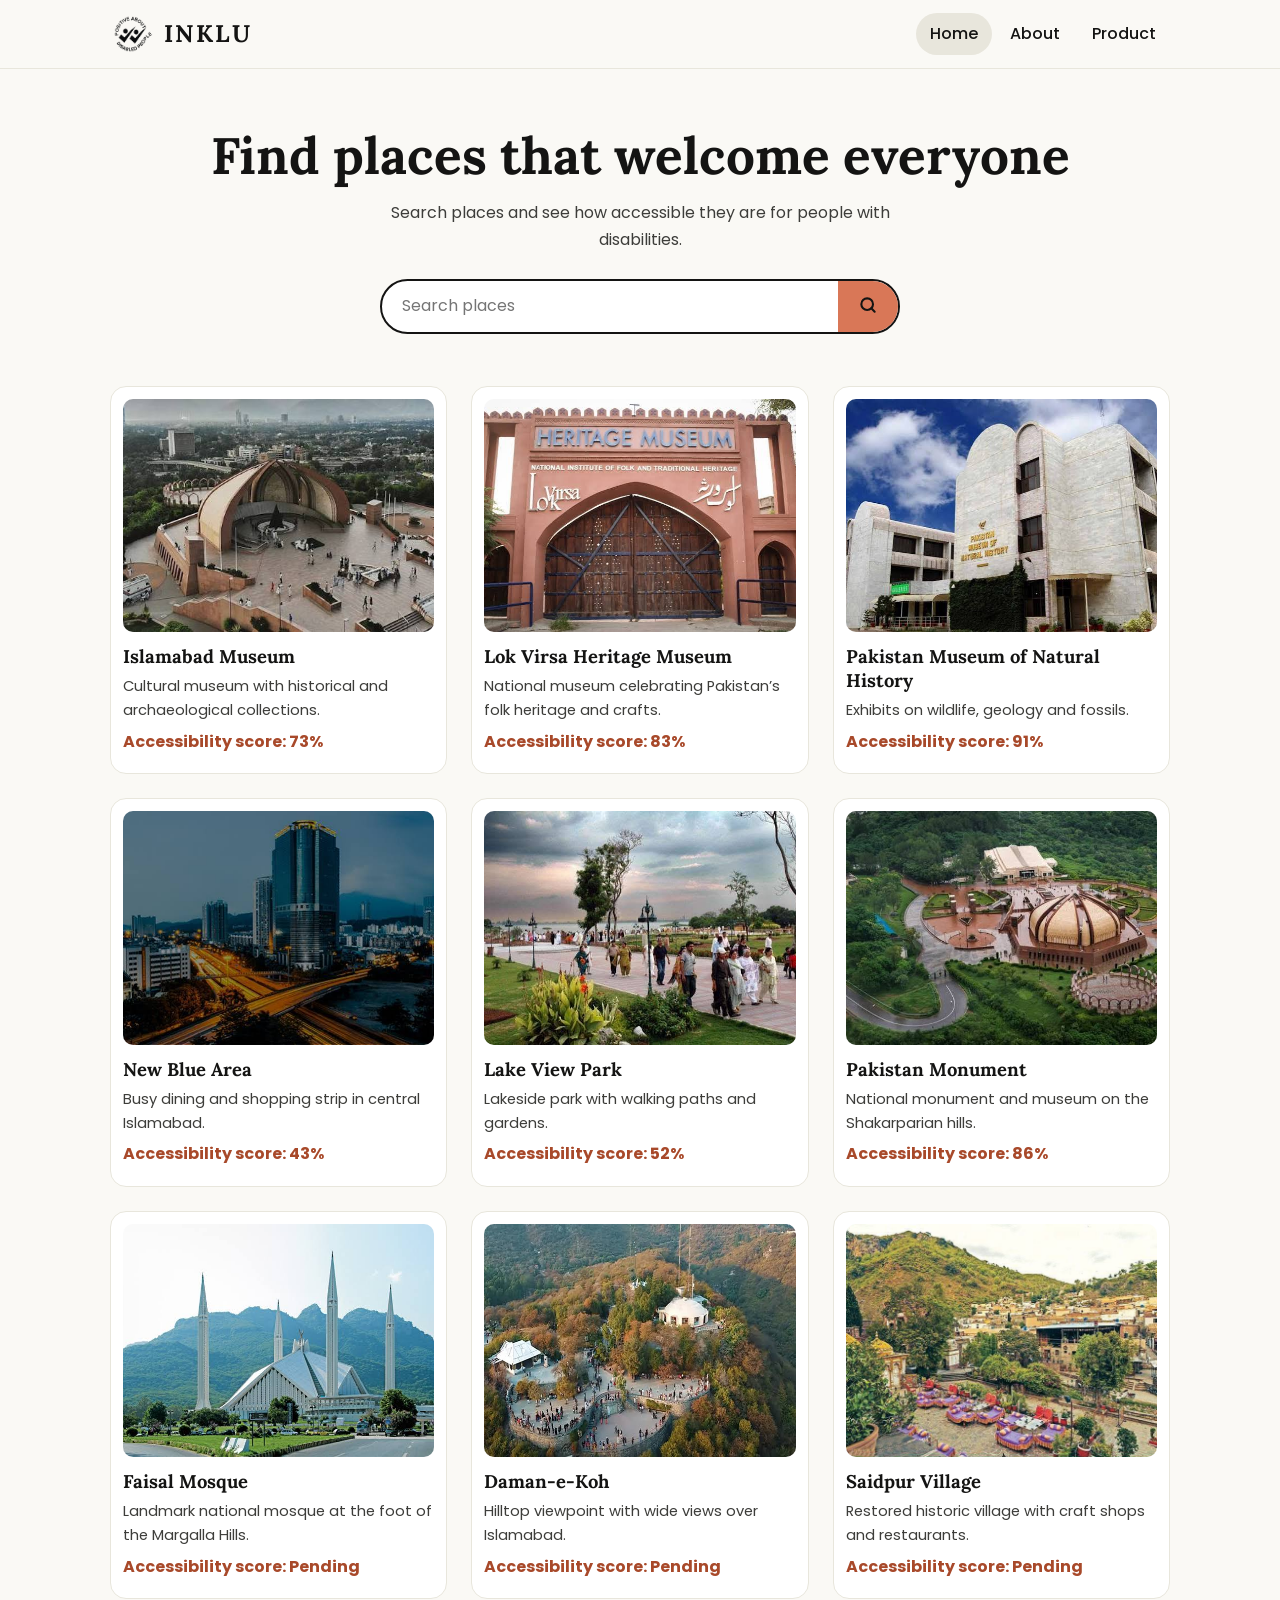
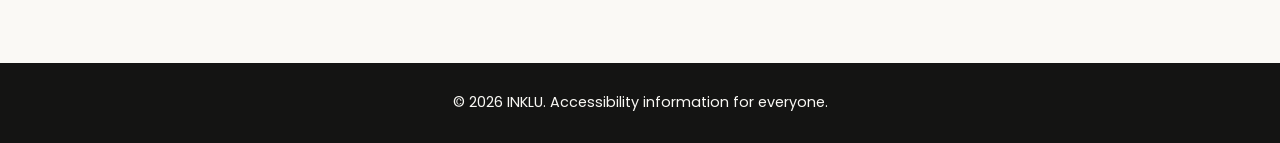
==== index.html @ 7511d856 "Add files via upload" ====
<!DOCTYPE html>
<html lang="en">
<head>
<meta charset="utf-8">
<meta name="viewport" content="width=device-width,initial-scale=1">
<title>INKLU – Find accessible places</title>
<link href="https://fonts.googleapis.com/css2?family=Lora:wght@500;700&family=Poppins:wght@400;500;600&display=swap" rel="stylesheet">
<link rel="stylesheet" href="style.css">
</head>
<body>
<a class="skip" href="#main">Skip to content</a>
<header><div class="wrap">
  <a class="brand" href="index.html"><img class="logo" src="inklu%20logo.png" alt="">INKLU</a>
  <nav aria-label="Main"><a href="index.html" aria-current="page">Home</a><a href="about.html">About</a><a href="product.html">Product</a></nav>
</div></header>

<main id="main" class="wrap">
  <section class="hero">
    <h1>Find places that welcome everyone</h1>
    <p>Search places and see how accessible they are for people with disabilities.</p>
  </section>
  <div class="search-sticky">
    <form id="search" role="search">
      <label for="q" class="skip">Search places</label>
      <input id="q" type="search" placeholder="Search places" autocomplete="off">
      <button type="submit" aria-label="Search"><svg width="20" height="20" viewBox="0 0 24 24" fill="none" stroke="currentColor" stroke-width="2.5" stroke-linecap="round" aria-hidden="true"><circle cx="11" cy="11" r="7"/><path d="M20 20l-4-4"/></svg></button>
    </form>
  </div>
  <ul id="grid" class="grid"></ul>
  <p id="empty" class="empty" role="status" hidden>No places match your search. Try a different name.</p>
</main>

<dialog id="modal" aria-labelledby="m-title">
  <div class="modal-in"><button class="close" type="button" aria-label="Close">&times;</button><div id="m-body"></div></div>
</dialog>

<footer><div class="wrap">© 2026 INKLU. Accessibility information for everyone.</div></footer>
<script src="script.js"></script>
</body>
</html>
---- style.css ----
/* INKLU – palette follows Claude's marketing colours */
:root {
    --bg: #faf9f5;
    --sand: #e8e6dc;
    --ink: #141413;
    --ink2: #3d3d3a;
    --gray: #b0aea5;
    --clay: #d97757;
    --clay-d: #a8492a;
    --blue: #6a9bcc;
    --green: #788c5d;
    --r: 16px
}

* {
    box-sizing: border-box;
    margin: 0
}

body {
    font: 16px/1.65 Poppins, system-ui, sans-serif;
    background: var(--bg);
    color: var(--ink)
}

h1,
h2,
h3,
.brand {
    font-family: Lora, Georgia, serif;
    line-height: 1.2
}

a {
    color: var(--clay-d)
}

:focus-visible {
    outline: 3px solid var(--blue);
    outline-offset: 3px
}

.skip {
    position: absolute;
    left: -999px
}

.skip:focus {
    left: 8px;
    top: 8px;
    background: #fff;
    padding: 8px 12px;
    z-index: 20
}

.wrap {
    max-width: 1100px;
    margin: auto;
    padding: 0 20px
}

header {
    background: var(--bg);
    border-bottom: 1px solid var(--sand);
    position: sticky;
    top: 0;
    z-index: 5
}

header .wrap {
    display: flex;
    align-items: center;
    justify-content: space-between;
    gap: 8px 16px;
    flex-wrap: wrap;
    min-height: 68px
}

.brand {
    display: flex;
    align-items: center;
    gap: 10px;
    font-size: 1.5rem;
    font-weight: 700;
    letter-spacing: .08em;
    color: var(--ink);
    text-decoration: none
}

.logo {
    width: 44px;
    height: 44px;
    display: block
}

.brand .logo {
    object-fit: contain;
    mix-blend-mode: multiply
}

nav {
    display: flex;
    gap: 4px
}

nav a {
    padding: 8px 14px;
    border-radius: 99px;
    color: var(--ink);
    text-decoration: none;
    font-weight: 500
}

nav a:hover,
nav a[aria-current] {
    background: var(--sand)
}

.hero {
    text-align: center;
    padding: 56px 0 0
}

.hero h1,
.page h1 {
    font-size: clamp(2rem, 5vw, 3.2rem)
}

.hero p {
    max-width: 560px;
    margin: 14px auto 26px;
    color: var(--ink2)
}

form {
    display: flex;
    max-width: 520px;
    margin: auto;
    border: 2px solid var(--ink);
    border-radius: 99px;
    background: #fff;
    overflow: hidden
}

.search-sticky {
    position: sticky;
    top: 68px;
    z-index: 4;
    padding-bottom: 28px;
    background: var(--bg)
}

form:focus-within {
    border-color: var(--clay-d);
    box-shadow: 0 0 0 3px #d9775766
}

form input {
    flex: 1;
    min-width: 0;
    border: 0;
    padding: 12px 20px;
    font: inherit;
    background: none
}

form input:focus {
    outline: none
}

form button {
    border: 0;
    background: var(--clay);
    color: var(--ink);
    padding: 0 20px;
    cursor: pointer
}

form button:hover {
    background: var(--ink);
    color: var(--bg)
}

.empty {
    text-align: center;
    color: var(--ink2);
    padding: 24px
}

.grid {
    list-style: none;
    padding: 0;
    display: grid;
    grid-template-columns: repeat(3, 1fr);
    gap: 24px;
    margin: 24px 0 64px
}

@media(max-width:900px) {
    .grid {
        grid-template-columns: repeat(2, 1fr)
    }
}

@media(max-width:580px) {
    .grid {
        grid-template-columns: 1fr
    }
}

.card {
    width: 100%;
    height: 100%;
    display: flex;
    flex-direction: column;
    gap: 6px;
    text-align: left;
    font: inherit;
    color: inherit;
    background: #fff;
    border: 1px solid var(--sand);
    border-radius: var(--r);
    padding: 12px 12px 18px;
    cursor: pointer;
    transition: transform .25s, box-shadow .25s, border-color .25s
}

.card:hover,
.card:focus-visible {
    transform: translateY(-6px);
    box-shadow: 0 14px 28px #14141322;
    border-color: var(--clay)
}

.thumb {
    display: grid;
    place-items: center;
    aspect-ratio: 4/3;
    background: var(--sand);
    border-radius: 10px;
    overflow: hidden;
    color: var(--ink2);
    margin-bottom: 6px
}

.thumb:empty::before {
    content: "Photo"
}

.thumb img {
    width: 100%;
    height: 100%;
    object-fit: cover;
    transition: transform .4s
}

.card:hover img {
    transform: scale(1.06)
}

.card-name {
    font: 700 1.15rem Lora, Georgia, serif
}

.card-desc {
    flex: 1;
    color: var(--ink2);
    font-size: .92rem
}

.card-score {
    font-weight: 700;
    color: var(--clay-d)
}

dialog[open] {
    display: flex;
    flex-direction: column;
    margin: auto;
    border: 0;
    border-radius: 20px;
    padding: 0;
    width: min(790px, calc(94vw - 70px));
    height: min(90vh, 800px);
    max-height: 90vh;
    background: var(--bg);
    color: var(--ink);
    overflow: hidden
}

dialog::backdrop {
    background: #141413b8
}

.modal-in {
    position: relative;
    display: flex;
    flex: 1;
    flex-direction: column;
    min-height: 0;
    overflow: hidden;
    padding: 24px
}

#m-body {
    display: flex;
    flex: 1;
    flex-direction: column;
    min-height: 0;
    overflow: hidden
}

.close {
    position: absolute;
    top: 12px;
    right: 12px;
    width: 40px;
    height: 40px;
    border-radius: 50%;
    border: 0;
    background: var(--sand);
    font-size: 1.5rem;
    line-height: 1;
    cursor: pointer;
    z-index: 1
}

.close:hover {
    background: var(--clay)
}

.m-top {
    display: grid;
    grid-template-columns: 1fr 1.2fr;
    gap: 24px;
    flex: none;
    margin: 8px 0 12px
}

@media(max-width:640px) {
    .m-top {
        grid-template-columns: 1fr
    }

    .m-top .thumb {
        height: 180px;
        aspect-ratio: auto
    }
}

.m-top h2 {
    font-size: 1.7rem;
    padding-right: 44px;
    margin-bottom: 8px
}

.m-score {
    font-weight: 700;
    margin-top: 14px
}

.m-details {
    flex: 1;
    min-height: 0;
    overflow-y: auto;
    overscroll-behavior: contain
}

details {
    border: 1px solid var(--sand);
    border-radius: 12px;
    background: #fff;
    margin-top: 10px
}

summary {
    display: flex;
    gap: 12px;
    padding: 14px 16px;
    font-weight: 600;
    cursor: pointer;
    list-style: none
}

summary::-webkit-details-marker {
    display: none
}

summary span:first-child {
    flex: 1
}

summary::after {
    content: "\25B6";
    font-size: .8rem;
    transition: transform .2s
}

details[open] summary::after {
    transform: rotate(90deg)
}

details ul {
    list-style: none;
    padding: 0 16px 8px
}

details li {
    display: flex;
    justify-content: space-between;
    gap: 12px;
    padding: 9px 0;
    border-top: 1px solid var(--sand);
    font-size: .9rem
}

.chip {
    display: inline-block;
    margin-left: 6px;
    padding: 1px 12px;
    border-radius: 99px;
    background: var(--sand);
    color: var(--ink);
    font-size: .78rem;
    font-weight: 600;
    white-space: nowrap;
    height: fit-content
}

.Y,
.r0 {
    background: var(--green)
}

.N,
.r2 {
    background: var(--clay)
}

.r1 {
    background: var(--blue)
}

.r3 {
    background: var(--gray)
}

.page {
    padding: 56px 0 72px
}

.page>.wrap>p {
    max-width: 680px;
    margin: 14px 0;
    color: var(--ink2)
}

.page h2 {
    font-size: 1.6rem;
    margin: 44px 0 16px
}

.cols {
    display: grid;
    grid-template-columns: repeat(auto-fit, minmax(240px, 1fr));
    gap: 20px
}

.box {
    background: #fff;
    border: 1px solid var(--sand);
    border-radius: var(--r);
    padding: 22px;
    transition: transform .25s, box-shadow .25s
}

.box:hover {
    transform: translateY(-4px);
    box-shadow: 0 12px 24px #14141320
}

.box h3 {
    font-size: 1.15rem;
    margin-bottom: 6px
}

.box p {
    color: var(--ink2);
    font-size: .93rem
}

footer {
    background: var(--ink);
    color: var(--bg);
    padding: 28px 0;
    text-align: center;
    font-size: .9rem
}

@media(prefers-reduced-motion:reduce) {
    * {
        transition: none !important
    }
}
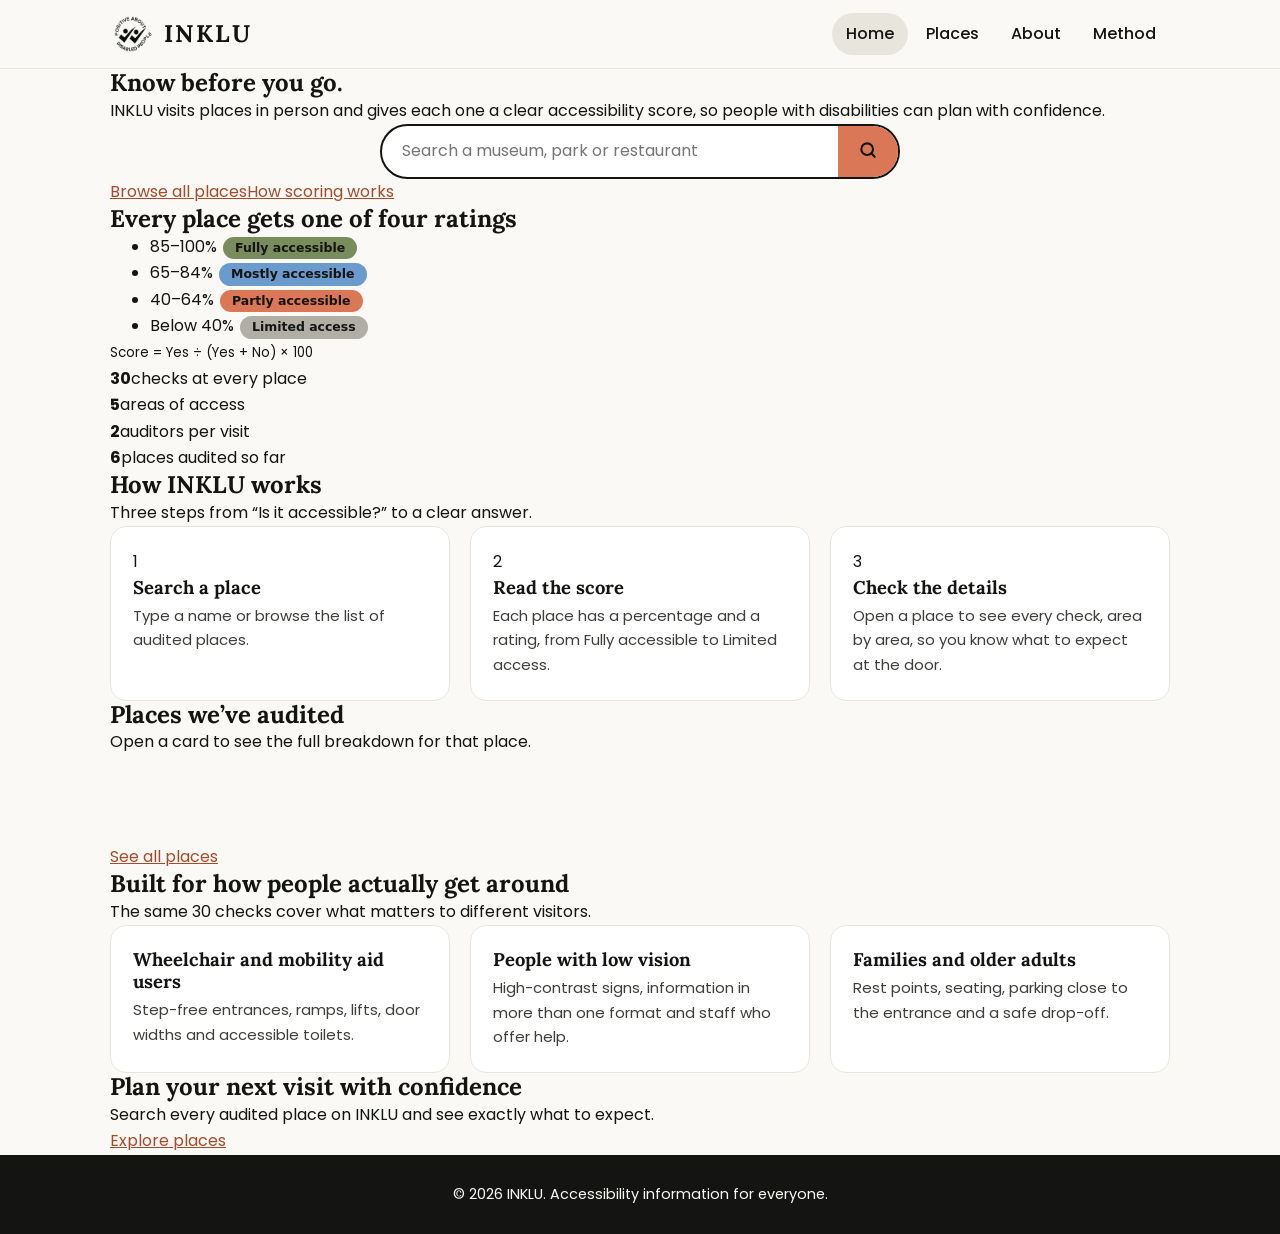
==== commit dcbc7141: "Update index.html" ====
--- a/index.html
+++ b/index.html
@@ -3,7 +3,8 @@
 <head>
 <meta charset="utf-8">
 <meta name="viewport" content="width=device-width,initial-scale=1">
-<title>INKLU – Find accessible places</title>
+<title>INKLU – Know before you go</title>
+<meta name="description" content="INKLU audits places in person and gives each one a clear accessibility score for people with disabilities.">
 <link href="https://fonts.googleapis.com/css2?family=Lora:wght@500;700&family=Poppins:wght@400;500;600&display=swap" rel="stylesheet">
 <link rel="stylesheet" href="style.css">
 </head>
@@ -11,23 +12,73 @@
 <a class="skip" href="#main">Skip to content</a>
 <header><div class="wrap">
   <a class="brand" href="index.html"><img class="logo" src="inklu%20logo.png" alt="">INKLU</a>
-  <nav aria-label="Main"><a href="index.html" aria-current="page">Home</a><a href="about.html">About</a><a href="product.html">Product</a></nav>
+  <nav aria-label="Main"><a href="index.html" aria-current="page">Home</a><a href="places.html">Places</a><a href="about.html">About</a><a href="product.html">Method</a></nav>
 </div></header>
 
 <main id="main" class="wrap">
-  <section class="hero">
-    <h1>Find places that welcome everyone</h1>
-    <p>Search places and see how accessible they are for people with disabilities.</p>
+  <section class="hero2">
+    <div>
+      <h1>Know before you go.</h1>
+      <p>INKLU visits places in person and gives each one a clear accessibility score, so people with disabilities can plan with confidence.</p>
+      <form action="places.html" method="get" role="search">
+        <label for="q" class="skip">Search places</label>
+        <input id="q" name="q" type="search" placeholder="Search a museum, park or restaurant" autocomplete="off">
+        <button type="submit" aria-label="Search"><svg width="20" height="20" viewBox="0 0 24 24" fill="none" stroke="currentColor" stroke-width="2.5" stroke-linecap="round" aria-hidden="true"><circle cx="11" cy="11" r="7"/><path d="M20 20l-4-4"/></svg></button>
+      </form>
+      <div class="btns"><a class="btn" href="places.html">Browse all places</a><a class="btn o" href="product.html">How scoring works</a></div>
+    </div>
+    <aside class="key" aria-labelledby="key-h">
+      <h2 id="key-h">Every place gets one of four ratings</h2>
+      <ul>
+        <li><span>85–100%</span><span class="chip r0">Fully accessible</span></li>
+        <li><span>65–84%</span><span class="chip r1">Mostly accessible</span></li>
+        <li><span>40–64%</span><span class="chip r2">Partly accessible</span></li>
+        <li><span>Below 40%</span><span class="chip r3">Limited access</span></li>
+      </ul>
+      <small>Score = Yes ÷ (Yes + No) × 100</small>
+    </aside>
   </section>
-  <div class="search-sticky">
-    <form id="search" role="search">
-      <label for="q" class="skip">Search places</label>
-      <input id="q" type="search" placeholder="Search places" autocomplete="off">
-      <button type="submit" aria-label="Search"><svg width="20" height="20" viewBox="0 0 24 24" fill="none" stroke="currentColor" stroke-width="2.5" stroke-linecap="round" aria-hidden="true"><circle cx="11" cy="11" r="7"/><path d="M20 20l-4-4"/></svg></button>
-    </form>
-  </div>
-  <ul id="grid" class="grid"></ul>
-  <p id="empty" class="empty" role="status" hidden>No places match your search. Try a different name.</p>
+
+  <section class="stats" aria-label="INKLU in numbers">
+    <div><b>30</b>checks at every place</div>
+    <div><b>5</b>areas of access</div>
+    <div><b>2</b>auditors per visit</div>
+    <div><b id="n-audited">6</b>places audited so far</div>
+  </section>
+
+  <section class="sec">
+    <h2>How INKLU works</h2>
+    <p>Three steps from “Is it accessible?” to a clear answer.</p>
+    <div class="cols">
+      <div class="box"><span class="n">1</span><h3>Search a place</h3><p>Type a name or browse the list of audited places.</p></div>
+      <div class="box"><span class="n">2</span><h3>Read the score</h3><p>Each place has a percentage and a rating, from Fully accessible to Limited access.</p></div>
+      <div class="box"><span class="n">3</span><h3>Check the details</h3><p>Open a place to see every check, area by area, so you know what to expect at the door.</p></div>
+    </div>
+  </section>
+
+  <section class="sec">
+    <h2>Places we’ve audited</h2>
+    <p>Open a card to see the full breakdown for that place.</p>
+    <ul id="grid" class="grid" data-featured="1"></ul>
+    <p id="empty" class="empty" role="status" hidden>No places match your search. Try a different name.</p>
+    <a class="btn o" href="places.html">See all places</a>
+  </section>
+
+  <section class="sec">
+    <h2>Built for how people actually get around</h2>
+    <p>The same 30 checks cover what matters to different visitors.</p>
+    <div class="cols">
+      <div class="box"><h3>Wheelchair and mobility aid users</h3><p>Step-free entrances, ramps, lifts, door widths and accessible toilets.</p></div>
+      <div class="box"><h3>People with low vision</h3><p>High-contrast signs, information in more than one format and staff who offer help.</p></div>
+      <div class="box"><h3>Families and older adults</h3><p>Rest points, seating, parking close to the entrance and a safe drop-off.</p></div>
+    </div>
+  </section>
+
+  <section class="cta">
+    <h2>Plan your next visit with confidence</h2>
+    <p>Search every audited place on INKLU and see exactly what to expect.</p>
+    <a class="btn" href="places.html">Explore places</a>
+  </section>
 </main>
 
 <dialog id="modal" aria-labelledby="m-title">
